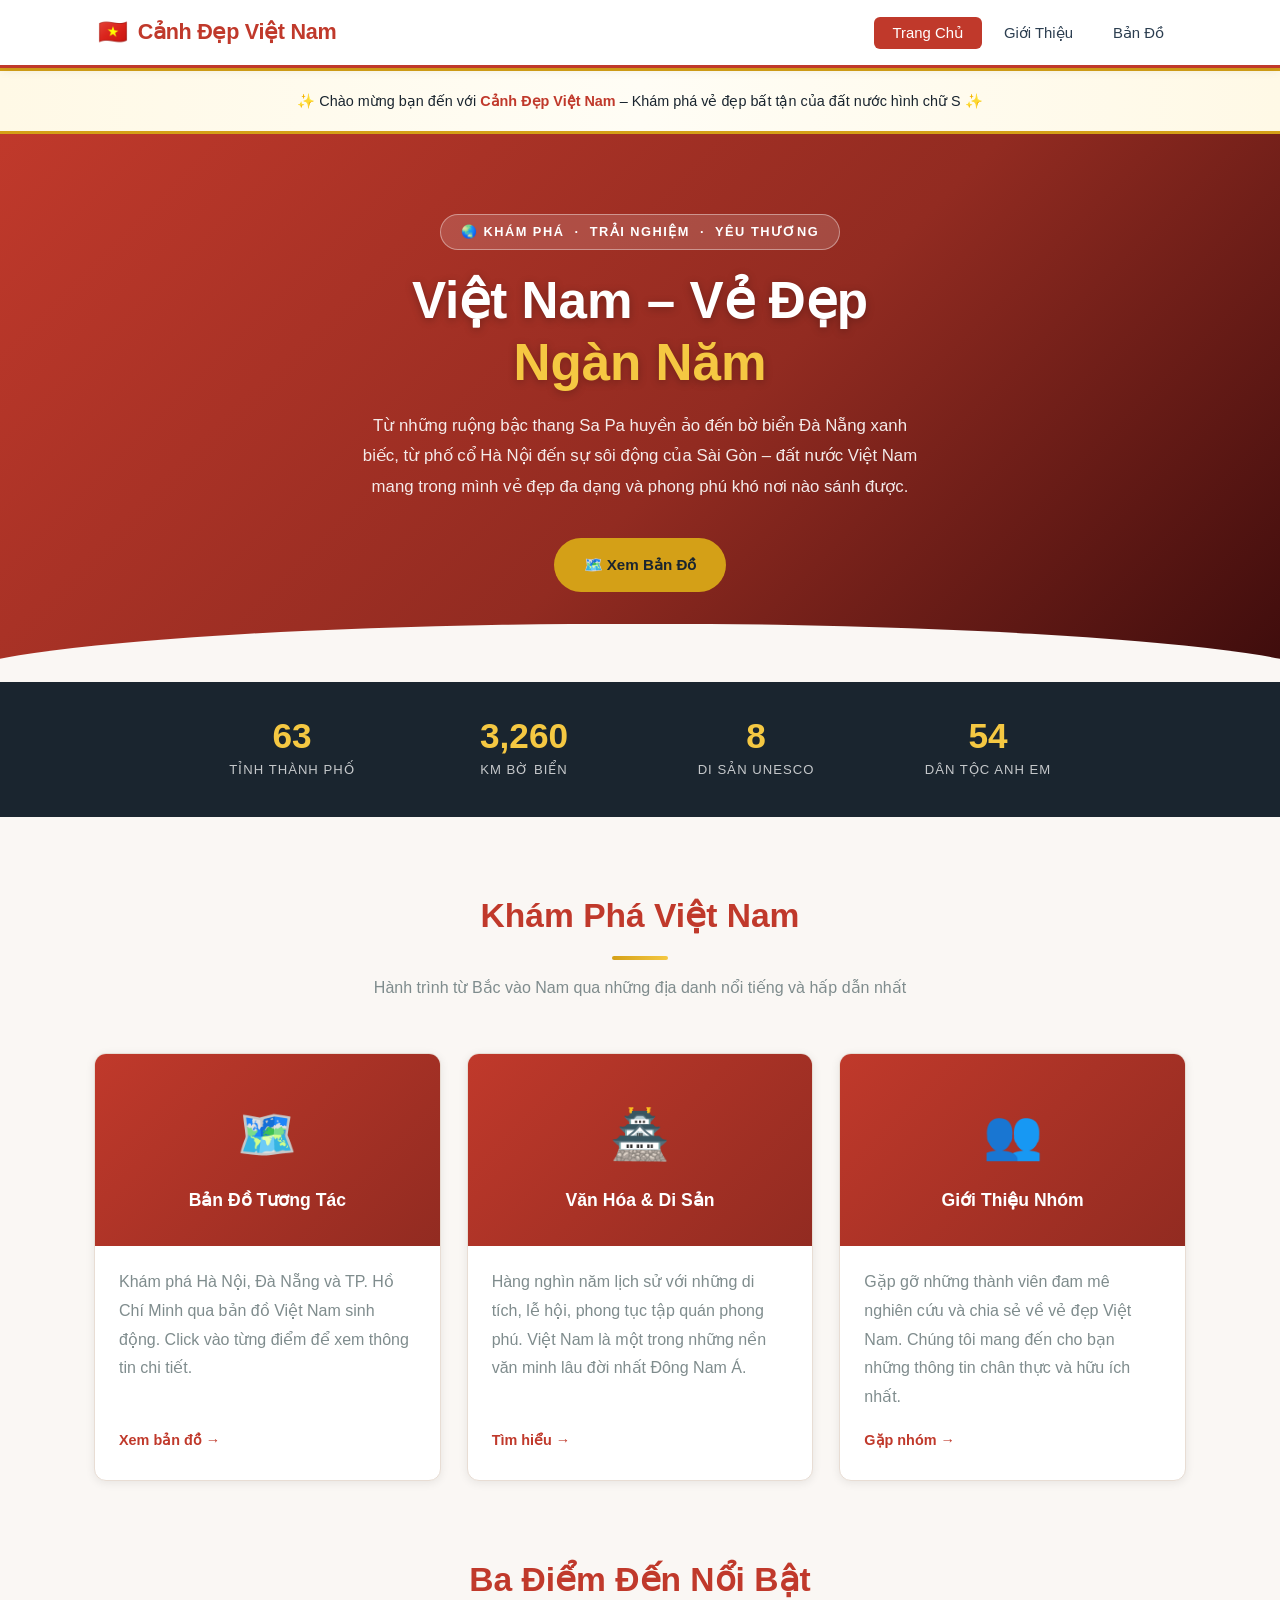
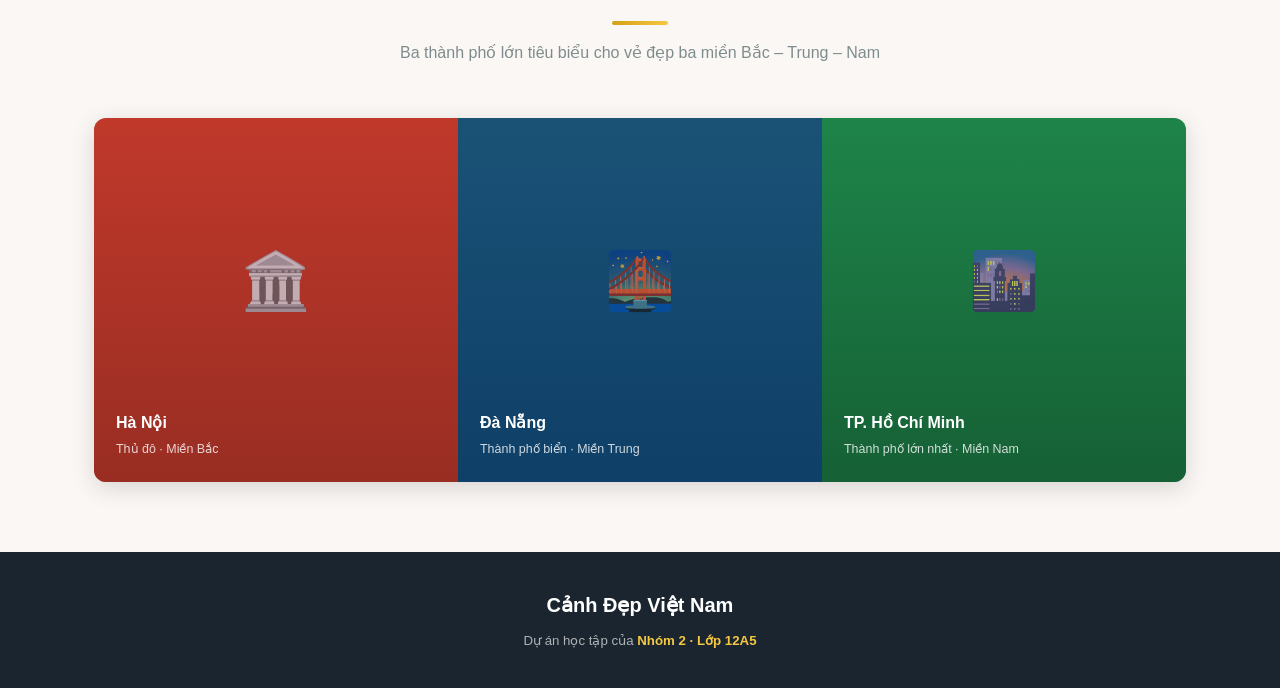
==== index.html @ 1269a30b "initial commit" ====
<!DOCTYPE html>
<html lang="vi">
<head>
    <meta charset="UTF-8">
    <meta name="viewport" content="width=device-width, initial-scale=1.0">
    <title>Cảnh Đẹp Việt Nam – Trang Chủ</title>
    <link rel="stylesheet" href="style.css">
    <style>
        /* Page-specific styles */
        .welcome-strip {
            background: linear-gradient(90deg, #fff9e6, #fffdf5, #fff9e6);
            border-top: 3px solid var(--gold);
            border-bottom: 3px solid var(--gold);
            padding: 18px 24px;
            text-align: center;
            color: var(--dark);
            font-size: 0.9rem;
            font-weight: 500;
        }

        .welcome-strip strong { color: var(--red); }

        /* Quote section */
        .quote-section {
            background: linear-gradient(135deg, var(--red), var(--red-dark));
            color: var(--white);
            padding: 60px 24px;
            text-align: center;
        }

        .quote-section blockquote {
            font-size: clamp(1.2rem, 3vw, 1.6rem);
            font-style: italic;
            max-width: 700px;
            margin: 0 auto 16px;
            line-height: 1.7;
            opacity: 0.95;
        }

        .quote-section cite {
            font-style: normal;
            opacity: 0.7;
            font-size: 0.9rem;
            letter-spacing: 1px;
        }

        /* Destinations preview */
        .dest-grid {
            display: grid;
            grid-template-columns: repeat(3, 1fr);
            gap: 0;
            border-radius: var(--radius);
            overflow: hidden;
            box-shadow: var(--shadow);
        }

        .dest-item {
            aspect-ratio: 1/1;
            display: flex;
            align-items: flex-end;
            padding: 22px;
            text-decoration: none;
            color: var(--white);
            position: relative;
            overflow: hidden;
            transition: flex 0.4s;
        }

        .dest-item.hanoi   { background: linear-gradient(180deg, rgba(192,57,43,0.3) 0%, rgba(146,43,33,0.85) 100%), #c0392b; }
        .dest-item.danang  { background: linear-gradient(180deg, rgba(26,82,118,0.3) 0%, rgba(13,60,100,0.85) 100%), #1a5276; }
        .dest-item.hcmc    { background: linear-gradient(180deg, rgba(30,132,73,0.3) 0%, rgba(20,90,50,0.85) 100%), #1e8449; }

        .dest-icon {
            position: absolute;
            top: 50%;
            left: 50%;
            transform: translate(-50%, -70%);
            font-size: 3.5rem;
            opacity: 0.7;
            transition: opacity 0.3s, transform 0.3s;
        }

        .dest-item:hover .dest-icon {
            opacity: 0.95;
            transform: translate(-50%, -75%) scale(1.1);
        }

        .dest-info h3 { font-size: 1rem; font-weight: 800; margin-bottom: 2px; }
        .dest-info p  { font-size: 0.78rem; opacity: 0.8; }

        @media (max-width: 600px) {
            .dest-grid { grid-template-columns: 1fr; }
            .dest-item { aspect-ratio: 3/1; }
            .dest-icon { top: 50%; transform: translate(-50%, -50%); }
            .dest-item:hover .dest-icon { transform: translate(-50%, -50%) scale(1.1); }
        }
    </style>
</head>
<body>

<!-- ===== NAVIGATION ===== -->
<nav class="navbar">
    <div class="nav-inner">
        <a href="index.html" class="nav-logo">
            <span class="flag">🇻🇳</span>
            Cảnh Đẹp Việt Nam
        </a>
        <ul class="nav-links">
            <li><a href="index.html" class="active">Trang Chủ</a></li>
            <li><a href="gioi-thieu.html">Giới Thiệu</a></li>
            <li><a href="ban-do.html">Bản Đồ</a></li>
        </ul>
    </div>
</nav>

<!-- ===== WELCOME STRIP ===== -->
<div class="welcome-strip">
    ✨ Chào mừng bạn đến với <strong>Cảnh Đẹp Việt Nam</strong> – Khám phá vẻ đẹp bất tận của đất nước hình chữ S ✨
</div>

<!-- ===== HERO ===== -->
<section class="hero">
    <div class="hero-badge">🌏 Khám Phá &nbsp;·&nbsp; Trải Nghiệm &nbsp;·&nbsp; Yêu Thương</div>
    <h1 class="hero-title">Việt Nam – Vẻ Đẹp<br><em>Ngàn Năm</em></h1>
    <p class="hero-desc">
        Từ những ruộng bậc thang Sa Pa huyền ảo đến bờ biển Đà Nẵng xanh biếc,
        từ phố cổ Hà Nội đến sự sôi động của Sài Gòn – đất nước Việt Nam mang trong mình
        vẻ đẹp đa dạng và phong phú khó nơi nào sánh được.
    </p>
    <div class="hero-actions">
        <a href="ban-do.html" class="btn btn-gold">🗺️ Xem Bản Đồ</a>
    </div>
</section>

<!-- ===== STATS ===== -->
<div class="stats-bar">
    <div class="stats-inner">
        <div>
            <div class="stat-num">63</div>
            <div class="stat-label">Tỉnh thành phố</div>
        </div>
        <div>
            <div class="stat-num">3,260</div>
            <div class="stat-label">Km bờ biển</div>
        </div>
        <div>
            <div class="stat-num">8</div>
            <div class="stat-label">Di sản UNESCO</div>
        </div>
        <div>
            <div class="stat-num">54</div>
            <div class="stat-label">Dân tộc anh em</div>
        </div>
    </div>
</div>

<!-- ===== FEATURE CARDS ===== -->
<div class="section">
    <div class="section-head">
        <h2>Khám Phá Việt Nam</h2>
        <div class="divider"></div>
        <p>Hành trình từ Bắc vào Nam qua những địa danh nổi tiếng và hấp dẫn nhất</p>
    </div>

    <div class="feature-grid">
        <a href="ban-do.html" class="feature-card">
            <div class="feature-card-top">
                <span class="icon">🗺️</span>
                <h3>Bản Đồ Tương Tác</h3>
            </div>
            <div class="feature-card-body">
                <p>Khám phá Hà Nội, Đà Nẵng và TP. Hồ Chí Minh qua bản đồ Việt Nam sinh động. Click vào từng điểm để xem thông tin chi tiết.</p>
                <span class="feature-card-link">Xem bản đồ →</span>
            </div>
        </a>

        <a href="thong-tin.html" class="feature-card">
            <div class="feature-card-top">
                <span class="icon">🏯</span>
                <h3>Văn Hóa &amp; Di Sản</h3>
            </div>
            <div class="feature-card-body">
                <p>Hàng nghìn năm lịch sử với những di tích, lễ hội, phong tục tập quán phong phú. Việt Nam là một trong những nền văn minh lâu đời nhất Đông Nam Á.</p>
                <span class="feature-card-link">Tìm hiểu →</span>
            </div>
        </a>

        <a href="gioi-thieu.html" class="feature-card">
            <div class="feature-card-top">
                <span class="icon">👥</span>
                <h3>Giới Thiệu Nhóm</h3>
            </div>
            <div class="feature-card-body">
                <p>Gặp gỡ những thành viên đam mê nghiên cứu và chia sẻ về vẻ đẹp Việt Nam. Chúng tôi mang đến cho bạn những thông tin chân thực và hữu ích nhất.</p>
                <span class="feature-card-link">Gặp nhóm →</span>
            </div>
        </a>
    </div>
</div>

<!-- ===== DESTINATION PREVIEW ===== -->
<div class="section" style="padding-top: 0;">
    <div class="section-head">
        <h2>Ba Điểm Đến Nổi Bật</h2>
        <div class="divider"></div>
        <p>Ba thành phố lớn tiêu biểu cho vẻ đẹp ba miền Bắc – Trung – Nam</p>
    </div>

    <div class="dest-grid">
        <a href="ban-do.html#modal-hanoi" class="dest-item hanoi">
            <div class="dest-icon">🏛️</div>
            <div class="dest-info">
                <h3>Hà Nội</h3>
                <p>Thủ đô · Miền Bắc</p>
            </div>
        </a>
        <a href="ban-do.html#modal-danang" class="dest-item danang">
            <div class="dest-icon">🌉</div>
            <div class="dest-info">
                <h3>Đà Nẵng</h3>
                <p>Thành phố biển · Miền Trung</p>
            </div>
        </a>
        <a href="ban-do.html#modal-hcmc" class="dest-item hcmc">
            <div class="dest-icon">🌆</div>
            <div class="dest-info">
                <h3>TP. Hồ Chí Minh</h3>
                <p>Thành phố lớn nhất · Miền Nam</p>
            </div>
        </a>
    </div>
</div>
</div>

<!-- ===== FOOTER ===== -->
<footer>
    <div class="footer-logo"> Cảnh Đẹp Việt Nam</div>
    <p>Dự án học tập của <strong style="color:var(--gold-light)">Nhóm 2 · Lớp 12A5</strong></p>
</footer>
---- style.css ----
/* ============================================
   CẢNH ĐẸP VIỆT NAM – Shared Styles
   ============================================ */

/* --- Variables --- */
:root {
    --red:        #c0392b;
    --red-dark:   #922b21;
    --red-light:  #e74c3c;
    --gold:       #d4a017;
    --gold-light: #f5c842;
    --dark:       #1a252f;
    --text:       #2c3e50;
    --text-muted: #7f8c8d;
    --bg:         #faf7f4;
    --white:      #ffffff;
    --border:     #e8ddd4;
    --sea:        #c8e6f5;
    --land:       #c8dfc8;
    --land-stroke:#5d8a66;
    --shadow-sm:  0 2px 10px rgba(0,0,0,0.08);
    --shadow:     0 6px 24px rgba(0,0,0,0.14);
    --radius:     12px;
    --nav-h:      68px;
}

/* --- Reset --- */
*, *::before, *::after { margin: 0; padding: 0; box-sizing: border-box; }
html { scroll-behavior: smooth; }

body {
    font-family: 'Segoe UI', Tahoma, Geneva, Verdana, sans-serif;
    background: var(--bg);
    color: var(--text);
    line-height: 1.7;
    min-height: 100vh;
    display: flex;
    flex-direction: column;
}

img { max-width: 100%; display: block; }
a { color: inherit; }

/* ============================================
   NAVIGATION
   ============================================ */
.navbar {
    position: sticky;
    top: 0;
    z-index: 200;
    height: var(--nav-h);
    background: var(--white);
    border-bottom: 3px solid var(--red);
    box-shadow: var(--shadow-sm);
    display: flex;
    align-items: center;
}

.nav-inner {
    max-width: 1140px;
    margin: 0 auto;
    padding: 0 28px;
    width: 100%;
    display: flex;
    align-items: center;
    justify-content: space-between;
}

.nav-logo {
    font-size: 1.35rem;
    font-weight: 800;
    color: var(--red);
    text-decoration: none;
    display: flex;
    align-items: center;
    gap: 10px;
    letter-spacing: -0.3px;
}

.nav-logo span.flag { font-size: 1.5rem; }

.nav-links {
    list-style: none;
    display: flex;
    gap: 4px;
}

.nav-links li a {
    text-decoration: none;
    color: var(--text);
    font-weight: 500;
    font-size: 0.93rem;
    padding: 8px 18px;
    border-radius: 6px;
    transition: background 0.2s, color 0.2s;
}

.nav-links li a:hover,
.nav-links li a.active {
    background: var(--red);
    color: var(--white);
}

/* ============================================
   HERO BANNER
   ============================================ */
.hero {
    background: linear-gradient(135deg, var(--red) 0%, var(--red-dark) 55%, #3d0c0c 100%);
    color: var(--white);
    text-align: center;
    padding: 80px 24px 90px;
    position: relative;
    overflow: hidden;
}

.hero::after {
    content: '';
    position: absolute;
    bottom: -2px; left: 0;
    width: 100%; height: 60px;
    background: var(--bg);
    clip-path: ellipse(55% 100% at 50% 100%);
}

.hero-badge {
    display: inline-block;
    background: rgba(255,255,255,0.15);
    border: 1px solid rgba(255,255,255,0.4);
    border-radius: 30px;
    padding: 6px 20px;
    font-size: 0.8rem;
    letter-spacing: 1.5px;
    text-transform: uppercase;
    margin-bottom: 20px;
    font-weight: 600;
}

.hero-title {
    font-size: clamp(2rem, 5vw, 3.2rem);
    font-weight: 900;
    line-height: 1.2;
    margin-bottom: 18px;
    text-shadow: 0 2px 8px rgba(0,0,0,0.25);
}

.hero-title em {
    font-style: normal;
    color: var(--gold-light);
}

.hero-desc {
    font-size: 1.05rem;
    opacity: 0.9;
    max-width: 560px;
    margin: 0 auto 36px;
    line-height: 1.8;
}

.hero-actions {
    display: flex;
    gap: 14px;
    justify-content: center;
    flex-wrap: wrap;
}

.btn {
    display: inline-block;
    padding: 14px 30px;
    border-radius: 30px;
    font-weight: 700;
    font-size: 0.95rem;
    text-decoration: none;
    transition: transform 0.2s, box-shadow 0.2s;
}

.btn:hover { transform: translateY(-2px); box-shadow: 0 8px 22px rgba(0,0,0,0.25); }

.btn-gold { background: var(--gold); color: var(--dark); }
.btn-outline { background: transparent; color: var(--white); border: 2px solid rgba(255,255,255,0.7); }
.btn-outline:hover { background: rgba(255,255,255,0.1); }

/* ============================================
   GENERIC SECTION
   ============================================ */
.section {
    padding: 70px 24px;
    max-width: 1140px;
    margin: 0 auto;
    width: 100%;
}

.section-head {
    text-align: center;
    margin-bottom: 52px;
}

.section-head h2 {
    font-size: clamp(1.6rem, 3vw, 2.1rem);
    font-weight: 800;
    color: var(--red);
    margin-bottom: 10px;
}

.section-head p { color: var(--text-muted); font-size: 1rem; }

.divider {
    width: 56px;
    height: 4px;
    background: linear-gradient(90deg, var(--gold), var(--gold-light));
    border-radius: 2px;
    margin: 12px auto 14px;
}

/* ============================================
   FEATURE CARDS (Homepage)
   ============================================ */
.feature-grid {
    display: grid;
    grid-template-columns: repeat(auto-fit, minmax(240px, 1fr));
    gap: 26px;
}

.feature-card {
    background: var(--white);
    border-radius: var(--radius);
    overflow: hidden;
    box-shadow: var(--shadow-sm);
    border: 1px solid var(--border);
    transition: transform 0.3s, box-shadow 0.3s;
    text-decoration: none;
    color: var(--text);
    display: flex;
    flex-direction: column;
}

.feature-card:hover {
    transform: translateY(-5px);
    box-shadow: var(--shadow);
}

.feature-card-top {
    padding: 40px 24px 30px;
    background: linear-gradient(135deg, var(--red), var(--red-dark));
    color: var(--white);
    text-align: center;
}

.feature-card-top .icon { font-size: 3rem; margin-bottom: 10px; display: block; }
.feature-card-top h3 { font-size: 1.1rem; font-weight: 700; }

.feature-card-body {
    padding: 22px 24px 28px;
    flex: 1;
    display: flex;
    flex-direction: column;
}

.feature-card-body p { color: var(--text-muted); line-height: 1.8; flex: 1; }

.feature-card-link {
    display: inline-flex;
    align-items: center;
    gap: 6px;
    margin-top: 16px;
    color: var(--red);
    font-weight: 700;
    font-size: 0.9rem;
    text-decoration: none;
}

/* ============================================
   STATS BAR (Homepage)
   ============================================ */
.stats-bar {
    background: var(--dark);
    color: var(--white);
    padding: 36px 24px;
}

.stats-inner {
    max-width: 900px;
    margin: 0 auto;
    display: grid;
    grid-template-columns: repeat(auto-fit, minmax(160px, 1fr));
    gap: 28px;
    text-align: center;
}

.stat-num {
    font-size: 2.2rem;
    font-weight: 900;
    color: var(--gold-light);
    line-height: 1;
}

.stat-label {
    font-size: 0.82rem;
    opacity: 0.75;
    margin-top: 6px;
    text-transform: uppercase;
    letter-spacing: 1px;
}

/* ============================================
   MEMBER CARDS
   ============================================ */
.member-grid {
    display: grid;
    grid-template-columns: repeat(auto-fit, minmax(220px, 1fr));
    gap: 26px;
}

.member-card {
    background: var(--white);
    border-radius: var(--radius);
    padding: 36px 24px 28px;
    text-align: center;
    box-shadow: var(--shadow-sm);
    border: 1px solid var(--border);
    transition: transform 0.3s, box-shadow 0.3s;
}

.member-card:hover { transform: translateY(-5px); box-shadow: var(--shadow); }

.member-avatar {
    width: 88px;
    height: 88px;
    border-radius: 50%;
    display: flex;
    align-items: center;
    justify-content: center;
    font-size: 2rem;
    font-weight: 800;
    color: var(--white);
    margin: 0 auto 18px;
    box-shadow: 0 4px 14px rgba(192, 57, 43, 0.35);
}

.av-1 { background: linear-gradient(135deg, #c0392b, #922b21); }
.av-2 { background: linear-gradient(135deg, #d4a017, #b8860b); }
.av-3 { background: linear-gradient(135deg, #2980b9, #1a5276); }
.av-4 { background: linear-gradient(135deg, #27ae60, #1e8449); }
.av-5 { background: linear-gradient(135deg, #8e44ad, #6c3483); }
.av-6 { background: linear-gradient(135deg, #16a085, #0e6655); }
.av-7 { background: linear-gradient(135deg, #4825a7, #490a0a); }

.member-name { font-size: 1.05rem; font-weight: 700; margin-bottom: 4px; }

.member-role {
    color: var(--red);
    font-size: 0.78rem;
    font-weight: 700;
    text-transform: uppercase;
    letter-spacing: 0.8px;
    margin-bottom: 12px;
}



/* ============================================
   INFO PAGE – CONTENT BLOCKS
   ============================================ */
.info-hero {
    background: linear-gradient(135deg, #1a3a2a 0%, #2d6a4f 60%, #40916c 100%);
    color: var(--white);
    text-align: center;
    padding: 70px 24px 80px;
    position: relative;
    overflow: hidden;
}

.info-hero::after {
    content: '';
    position: absolute;
    bottom: -2px; left: 0;
    width: 100%; height: 55px;
    background: var(--bg);
    clip-path: ellipse(55% 100% at 50% 100%);
}

.info-hero h1 { font-size: clamp(1.8rem, 4vw, 2.8rem); font-weight: 900; margin-bottom: 14px; }
.info-hero p { opacity: 0.88; max-width: 540px; margin: 0 auto; font-size: 1rem; }

.info-block {
    display: grid;
    grid-template-columns: 1fr 1fr;
    gap: 32px;
    align-items: center;
    margin-bottom: 60px;
}

.info-block.reverse { direction: rtl; }
.info-block.reverse > * { direction: ltr; }

.info-img-box {
    border-radius: var(--radius);
    overflow: hidden;
    aspect-ratio: 4/3;
    background: linear-gradient(135deg, var(--red) 0%, var(--red-dark) 100%);
    display: flex;
    align-items: center;
    justify-content: center;
    color: var(--white);
    font-size: 5rem;
    box-shadow: var(--shadow);
}

.info-text h3 {
    font-size: 1.5rem;
    font-weight: 800;
    color: var(--red);
    margin-bottom: 14px;
}

.info-text p {
    color: var(--text-muted);
    line-height: 1.85;
    margin-bottom: 14px;
}

.info-list {
    list-style: none;
    display: flex;
    flex-direction: column;
    gap: 8px;
    margin-top: 14px;
}

.info-list li {
    display: flex;
    align-items: flex-start;
    gap: 10px;
    font-size: 0.93rem;
    color: var(--text);
}

.info-list li::before {
    content: '✦';
    color: var(--gold);
    font-size: 0.7rem;
    margin-top: 5px;
    flex-shrink: 0;
}

.topic-chips {
    display: flex;
    flex-wrap: wrap;
    gap: 10px;
    margin-top: 20px;
}

.chip {
    background: #fff5f5;
    border: 1.5px solid #fcc;
    color: var(--red-dark);
    padding: 6px 16px;
    border-radius: 20px;
    font-size: 0.83rem;
    font-weight: 600;
}

/* ============================================
   MAP PAGE
   ============================================ */
.map-hero {
    background: linear-gradient(135deg, #0d3b69 0%, #1a5276 55%, #1f618d 100%);
    color: var(--white);
    text-align: center;
    padding: 60px 24px 74px;
    position: relative;
    overflow: hidden;
}

.map-hero::after {
    content: '';
    position: absolute;
    bottom: -2px; left: 0;
    width: 100%; height: 55px;
    background: var(--bg);
    clip-path: ellipse(55% 100% at 50% 100%);
}

.map-hero h1 {
    font-size: clamp(1.7rem, 4vw, 2.6rem);
    font-weight: 900;
    margin-bottom: 12px;
}

.map-hero p { opacity: 0.88; max-width: 520px; margin: 0 auto 22px; }

.map-hint {
    display: inline-flex;
    align-items: center;
    gap: 8px;
    background: rgba(255,255,255,0.15);
    border: 1px solid rgba(255,255,255,0.4);
    border-radius: 30px;
    padding: 10px 24px;
    font-size: 0.9rem;
    font-weight: 600;
}

.map-container {
    padding: 60px 24px 80px;
    max-width: 1140px;
    margin: 0 auto;
    display: flex;
    flex-direction: column;
    align-items: center;
    gap: 48px;
}

.map-layout {
    display: flex;
    gap: 52px;
    align-items: flex-start;
    justify-content: center;
    flex-wrap: wrap;
    width: 100%;
}

/* SVG Map */
.map-svg-panel {
    flex: 0 0 auto;
    width: 280px;
    position: relative;
}

.vietnam-svg {
    width: 100%;
    height: auto;
    filter: drop-shadow(0 8px 24px rgba(0,0,0,0.18));
    border-radius: 8px;
    overflow: visible;
}

/* SVG Map elements */
.vietnam-path {
    fill: var(--land);
    stroke: var(--land-stroke);
    stroke-width: 1.5;
    stroke-linejoin: round;
}

.sea-bg { fill: var(--sea); }

.marker-pulse {
    transform-origin: center;
    transform-box: fill-box;
    animation: pulse 2s ease-out infinite;
}

@keyframes pulse {
    0%   { opacity: 0.7; r: 10; }
    70%  { opacity: 0;   r: 22; }
    100% { opacity: 0;   r: 22; }
}

.marker-dot {
    fill: var(--red);
    stroke: white;
    stroke-width: 2;
    cursor: pointer;
    transition: r 0.2s;
}

.marker-group:hover .marker-dot { r: 10; }

.marker-label {
    font-size: 10px;
    font-weight: 700;
    fill: var(--dark);
    font-family: 'Segoe UI', sans-serif;
    pointer-events: none;
}

.compass-ring { fill: rgba(255,255,255,0.9); stroke: #aaa; stroke-width: 1; }
.compass-n { fill: var(--red); }
.compass-s { fill: #bbb; }

/* Map legend panel */
.map-legend-panel {
    flex: 1;
    min-width: 280px;
    max-width: 420px;
}

.legend-title {
    font-size: 1.25rem;
    font-weight: 800;
    color: var(--red);
    margin-bottom: 6px;
}

.legend-subtitle {
    color: var(--text-muted);
    font-size: 0.9rem;
    margin-bottom: 24px;
}

.legend-cards {
    display: flex;
    flex-direction: column;
    gap: 14px;
}

.legend-card {
    display: flex;
    align-items: center;
    gap: 16px;
    background: var(--white);
    border: 2px solid var(--border);
    border-radius: var(--radius);
    padding: 16px 20px;
    text-decoration: none;
    color: var(--text);
    transition: border-color 0.2s, box-shadow 0.2s, transform 0.2s;
    cursor: pointer;
}

.legend-card:hover {
    border-color: var(--red);
    box-shadow: var(--shadow-sm);
    transform: translateX(4px);
}

.legend-dot {
    width: 16px;
    height: 16px;
    border-radius: 50%;
    background: var(--red);
    border: 2px solid white;
    box-shadow: 0 0 0 3px rgba(192,57,43,0.25);
    flex-shrink: 0;
}

.legend-card-text h4 { font-size: 0.95rem; font-weight: 700; margin-bottom: 2px; }
.legend-card-text p { font-size: 0.8rem; color: var(--text-muted); }

/* ============================================
   LOCATION MODALS (CSS :target)
   ============================================ */
.location-modal {
    display: none;
    position: fixed;
    inset: 0;
    background: rgba(26, 37, 47, 0.72);
    z-index: 600;
    justify-content: center;
    align-items: center;
    padding: 20px;
    backdrop-filter: blur(3px);
}

.location-modal:target { display: flex; }

.modal-box {
    background: var(--white);
    border-radius: 20px;
    width: 100%;
    max-width: 600px;
    overflow: hidden;
    box-shadow: 0 24px 64px rgba(0,0,0,0.32);
    animation: modal-in 0.25s ease;
}

@keyframes modal-in {
    from { transform: scale(0.94) translateY(12px); opacity: 0; }
    to   { transform: scale(1) translateY(0); opacity: 1; }
}

.modal-header {
    padding: 30px 32px 24px;
    color: var(--white);
    position: relative;
}

.modal-header.hanoi   { background: linear-gradient(135deg, #c0392b, #7b241c); }
.modal-header.danang  { background: linear-gradient(135deg, #1a5276, #0e3460); }
.modal-header.hcmc    { background: linear-gradient(135deg, #1e8449, #145a32); }

.modal-header .modal-icon { font-size: 2.8rem; margin-bottom: 8px; display: block; }
.modal-header h2 { font-size: 1.75rem; font-weight: 900; margin-bottom: 4px; }
.modal-header .city-sub { opacity: 0.85; font-size: 0.95rem; }

.modal-close {
    position: absolute;
    top: 18px; right: 18px;
    width: 38px; height: 38px;
    background: rgba(255,255,255,0.22);
    border-radius: 50%;
    display: flex;
    align-items: center;
    justify-content: center;
    text-decoration: none;
    color: var(--white);
    font-size: 1.25rem;
    font-weight: 700;
    transition: background 0.2s;
    line-height: 1;
}

.modal-close:hover { background: rgba(255,255,255,0.38); }

.modal-body { padding: 26px 32px 32px; }

.modal-desc {
    color: var(--text);
    line-height: 1.85;
    margin-bottom: 22px;
    font-size: 0.95rem;
}

.modal-facts {
    display: grid;
    grid-template-columns: 1fr 1fr;
    gap: 12px;
    margin-bottom: 22px;
}

.fact {
    background: var(--bg);
    border-radius: 8px;
    padding: 12px 14px;
}

.fact .f-label {
    font-size: 0.72rem;
    text-transform: uppercase;
    letter-spacing: 0.8px;
    color: var(--text-muted);
    margin-bottom: 3px;
}

.fact .f-val { font-weight: 700; font-size: 0.9rem; color: var(--text); }

.modal-spots-title {
    font-weight: 800;
    font-size: 0.93rem;
    margin-bottom: 12px;
    color: var(--text);
}

.spots-tags {
    display: flex;
    flex-wrap: wrap;
    gap: 8px;
}

.spots-tags span {
    background: #fff5f5;
    border: 1.5px solid #fcc;
    color: var(--red-dark);
    padding: 6px 14px;
    border-radius: 20px;
    font-size: 0.83rem;
    font-weight: 500;
}

/* ============================================
   FOOTER
   ============================================ */
footer {
    background: var(--dark);
    color: rgba(255,255,255,0.65);
    text-align: center;
    padding: 36px 24px;
    margin-top: auto;
}

.footer-logo {
    color: var(--white);
    font-size: 1.25rem;
    font-weight: 800;
    margin-bottom: 8px;
}

footer p { font-size: 0.83rem; line-height: 1.7; }
footer a { color: var(--gold-light); text-decoration: none; }
footer a:hover { text-decoration: underline; }

/* ============================================
   RESPONSIVE
   ============================================ */
@media (max-width: 768px) {
    .info-block { grid-template-columns: 1fr; }
    .info-block.reverse { direction: ltr; }
    .map-layout { flex-direction: column; align-items: center; }
    .map-svg-panel { width: 240px; }
    .modal-facts { grid-template-columns: 1fr; }
    .nav-links li a { padding: 8px 12px; font-size: 0.85rem; }
}

@media (max-width: 480px) {
    .hero { padding: 56px 18px 70px; }
    .section { padding: 50px 18px; }
    .modal-body { padding: 20px 20px 24px; }
    .modal-header { padding: 24px 24px 18px; }
}
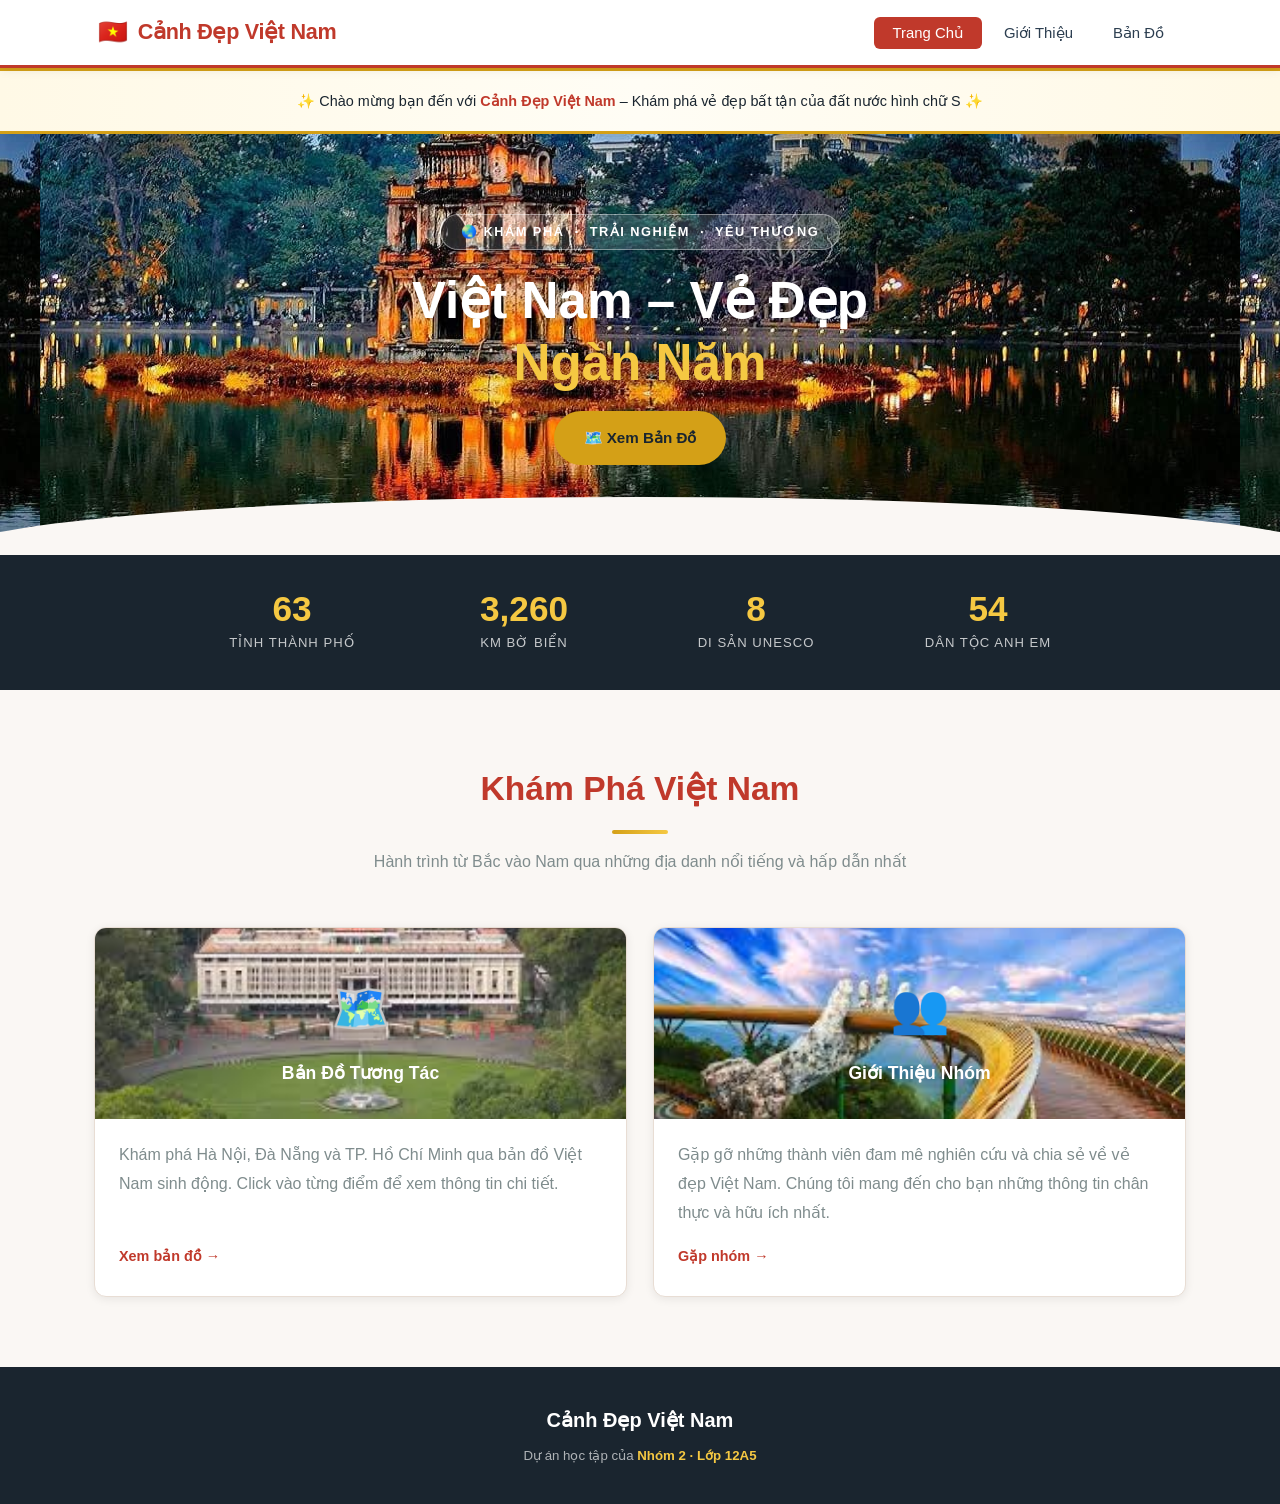
==== commit 9f16fb56: "Final change" ====
--- a/index.html
+++ b/index.html
@@ -122,11 +122,6 @@
 <section class="hero">
     <div class="hero-badge">🌏 Khám Phá &nbsp;·&nbsp; Trải Nghiệm &nbsp;·&nbsp; Yêu Thương</div>
     <h1 class="hero-title">Việt Nam – Vẻ Đẹp<br><em>Ngàn Năm</em></h1>
-    <p class="hero-desc">
-        Từ những ruộng bậc thang Sa Pa huyền ảo đến bờ biển Đà Nẵng xanh biếc,
-        từ phố cổ Hà Nội đến sự sôi động của Sài Gòn – đất nước Việt Nam mang trong mình
-        vẻ đẹp đa dạng và phong phú khó nơi nào sánh được.
-    </p>
     <div class="hero-actions">
         <a href="ban-do.html" class="btn btn-gold">🗺️ Xem Bản Đồ</a>
     </div>
@@ -164,7 +159,7 @@
 
     <div class="feature-grid">
         <a href="ban-do.html" class="feature-card">
-            <div class="feature-card-top">
+            <div class="feature-card-left">
                 <span class="icon">🗺️</span>
                 <h3>Bản Đồ Tương Tác</h3>
             </div>
@@ -174,19 +169,8 @@
             </div>
         </a>
 
-        <a href="thong-tin.html" class="feature-card">
-            <div class="feature-card-top">
-                <span class="icon">🏯</span>
-                <h3>Văn Hóa &amp; Di Sản</h3>
-            </div>
-            <div class="feature-card-body">
-                <p>Hàng nghìn năm lịch sử với những di tích, lễ hội, phong tục tập quán phong phú. Việt Nam là một trong những nền văn minh lâu đời nhất Đông Nam Á.</p>
-                <span class="feature-card-link">Tìm hiểu →</span>
-            </div>
-        </a>
-
         <a href="gioi-thieu.html" class="feature-card">
-            <div class="feature-card-top">
+            <div class="feature-card-right">
                 <span class="icon">👥</span>
                 <h3>Giới Thiệu Nhóm</h3>
             </div>
@@ -198,40 +182,6 @@
     </div>
 </div>
 
-<!-- ===== DESTINATION PREVIEW ===== -->
-<div class="section" style="padding-top: 0;">
-    <div class="section-head">
-        <h2>Ba Điểm Đến Nổi Bật</h2>
-        <div class="divider"></div>
-        <p>Ba thành phố lớn tiêu biểu cho vẻ đẹp ba miền Bắc – Trung – Nam</p>
-    </div>
-
-    <div class="dest-grid">
-        <a href="ban-do.html#modal-hanoi" class="dest-item hanoi">
-            <div class="dest-icon">🏛️</div>
-            <div class="dest-info">
-                <h3>Hà Nội</h3>
-                <p>Thủ đô · Miền Bắc</p>
-            </div>
-        </a>
-        <a href="ban-do.html#modal-danang" class="dest-item danang">
-            <div class="dest-icon">🌉</div>
-            <div class="dest-info">
-                <h3>Đà Nẵng</h3>
-                <p>Thành phố biển · Miền Trung</p>
-            </div>
-        </a>
-        <a href="ban-do.html#modal-hcmc" class="dest-item hcmc">
-            <div class="dest-icon">🌆</div>
-            <div class="dest-info">
-                <h3>TP. Hồ Chí Minh</h3>
-                <p>Thành phố lớn nhất · Miền Nam</p>
-            </div>
-        </a>
-    </div>
-</div>
-</div>
-
 <!-- ===== FOOTER ===== -->
 <footer>
     <div class="footer-logo"> Cảnh Đẹp Việt Nam</div>
--- a/style.css
+++ b/style.css
@@ -105,7 +105,8 @@
    HERO BANNER
    ============================================ */
 .hero {
-    background: linear-gradient(135deg, var(--red) 0%, var(--red-dark) 55%, #3d0c0c 100%);
+    background-image: url(img/hồ\ gươm.jpg);
+    background-position: center;
     color: var(--white);
     text-align: center;
     padding: 80px 24px 90px;
@@ -238,15 +239,29 @@
     box-shadow: var(--shadow);
 }
 
-.feature-card-top {
+.feature-card-left {
     padding: 40px 24px 30px;
-    background: linear-gradient(135deg, var(--red), var(--red-dark));
+    background-image: url("img/dinh độc lập.jpg");
+    background-size: cover;
+    background-position: center;
     color: var(--white);
     text-align: center;
 }
 
-.feature-card-top .icon { font-size: 3rem; margin-bottom: 10px; display: block; }
-.feature-card-top h3 { font-size: 1.1rem; font-weight: 700; }
+.feature-card-left .icon { font-size: 3rem; margin-bottom: 10px; display: block; }
+.feature-card-left h3 { font-size: 1.1rem; font-weight: 700; }
+
+.feature-card-right {
+    padding: 40px 24px 30px;
+   background-image: url("img/cầu vàng.jpg");
+    background-size: cover;
+    background-position: center;
+    color: var(--white);
+    text-align: center;
+}
+
+.feature-card-right .icon { font-size: 3rem; margin-bottom: 10px; display: block; }
+.feature-card-right h3 { font-size: 1.1rem; font-weight: 700; }
 
 .feature-card-body {
     padding: 22px 24px 28px;
@@ -463,7 +478,9 @@
    MAP PAGE
    ============================================ */
 .map-hero {
-    background: linear-gradient(135deg, #0d3b69 0%, #1a5276 55%, #1f618d 100%);
+background-image: url("img/iotlink-map4d-ban-do-ve-tinh-viet-nam-01.webp");
+background-position: top center;
+background-size: cover;
     color: var(--white);
     text-align: center;
     padding: 60px 24px 74px;
@@ -675,9 +692,15 @@
     position: relative;
 }
 
-.modal-header.hanoi   { background: linear-gradient(135deg, #c0392b, #7b241c); }
-.modal-header.danang  { background: linear-gradient(135deg, #1a5276, #0e3460); }
-.modal-header.hcmc    { background: linear-gradient(135deg, #1e8449, #145a32); }
+.modal-header.hanoi   { background-image:url("img/hồ tây.jpg");
+background-position: center;
+background-size: cover; }
+.modal-header.danang  { background-image:url("img/cầu rồng.jpg");
+background-position: center;
+background-size: cover; }
+.modal-header.hcmc    { background-image:url("img/dinh độc lập.jpg");
+background-position: center;
+background-size: cover; }
 
 .modal-header .modal-icon { font-size: 2.8rem; margin-bottom: 8px; display: block; }
 .modal-header h2 { font-size: 1.75rem; font-weight: 900; margin-bottom: 4px; }
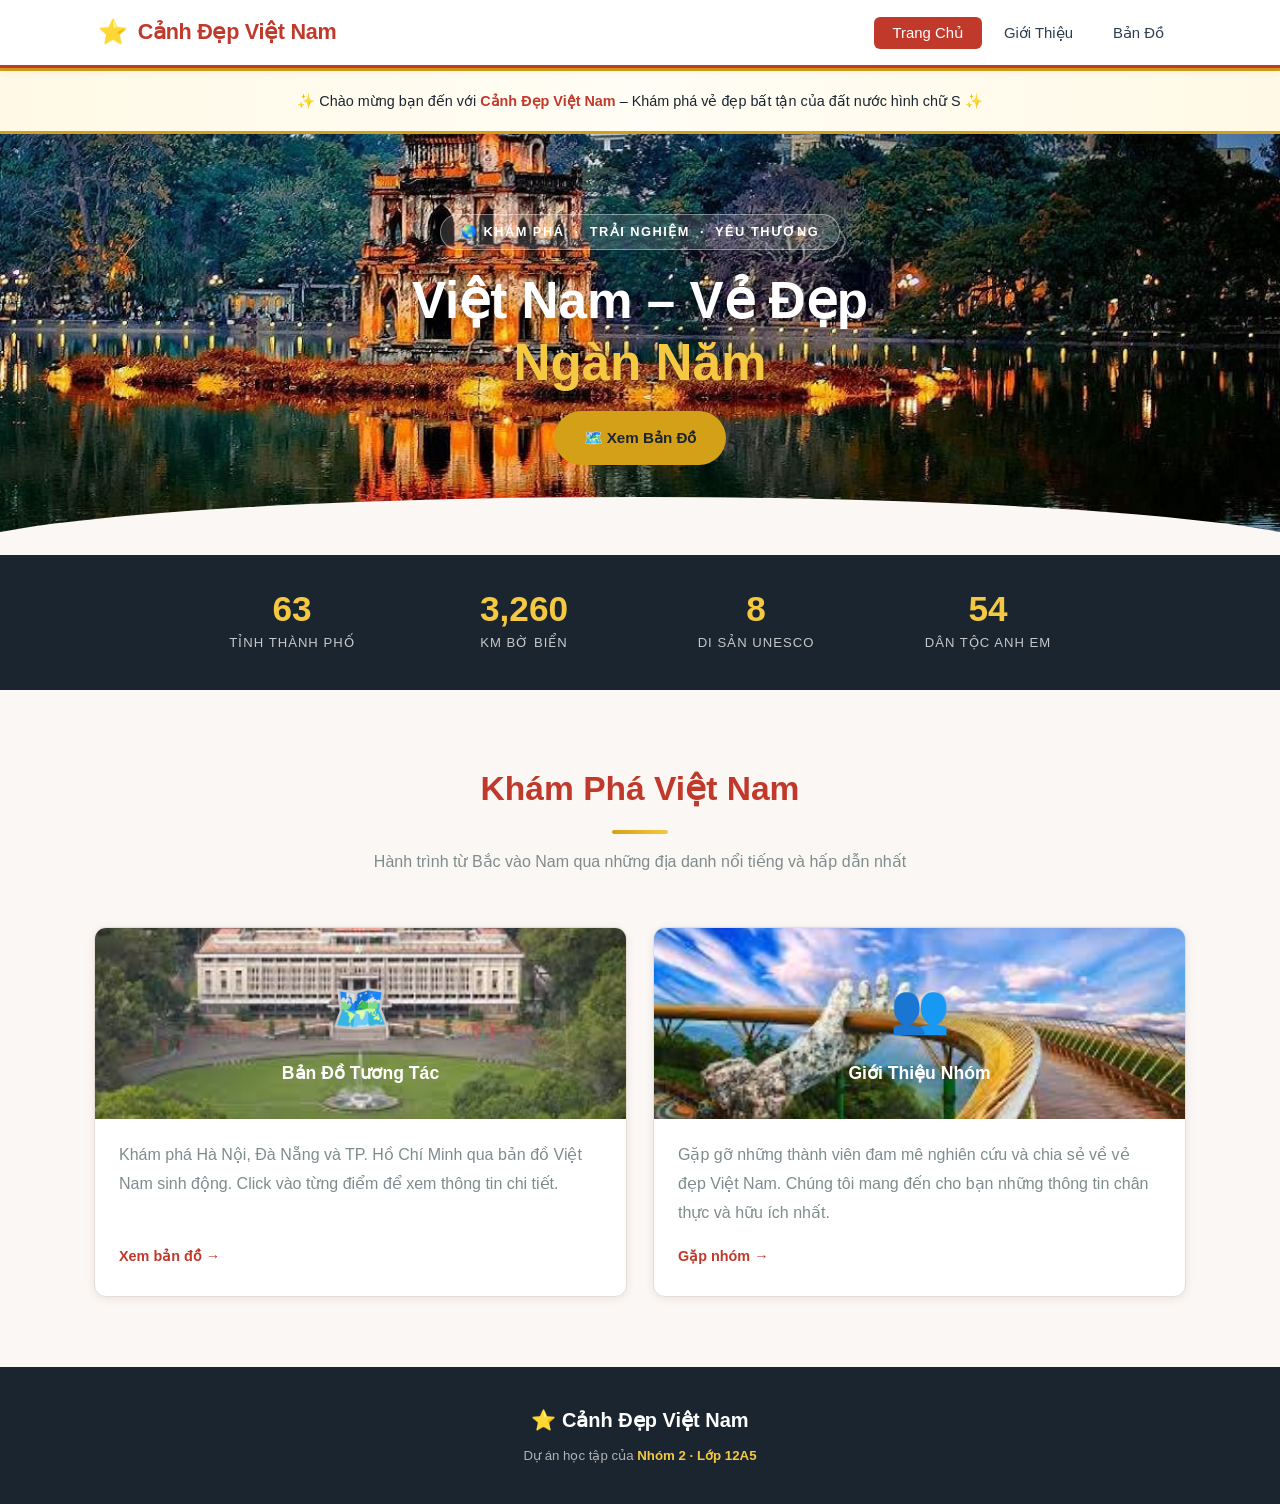
==== commit c5dce6e8: "final final final" ====
--- a/index.html
+++ b/index.html
@@ -102,7 +102,7 @@
 <nav class="navbar">
     <div class="nav-inner">
         <a href="index.html" class="nav-logo">
-            <span class="flag">🇻🇳</span>
+            <span class="flag">⭐</span>
             Cảnh Đẹp Việt Nam
         </a>
         <ul class="nav-links">
@@ -184,7 +184,7 @@
 
 <!-- ===== FOOTER ===== -->
 <footer>
-    <div class="footer-logo"> Cảnh Đẹp Việt Nam</div>
+    <div class="footer-logo">⭐ Cảnh Đẹp Việt Nam</div>
     <p>Dự án học tập của <strong style="color:var(--gold-light)">Nhóm 2 · Lớp 12A5</strong></p>
 </footer>
 
--- a/style.css
+++ b/style.css
@@ -106,6 +106,7 @@
    ============================================ */
 .hero {
     background-image: url(img/hồ\ gươm.jpg);
+    background-size: cover;
     background-position: center;
     color: var(--white);
     text-align: center;
@@ -478,7 +479,7 @@
    MAP PAGE
    ============================================ */
 .map-hero {
-background-image: url("img/iotlink-map4d-ban-do-ve-tinh-viet-nam-01.webp");
+background-image: url("img/ve-ban-do-viet-nam-thump.jpg");
 background-position: top center;
 background-size: cover;
     color: var(--white);
